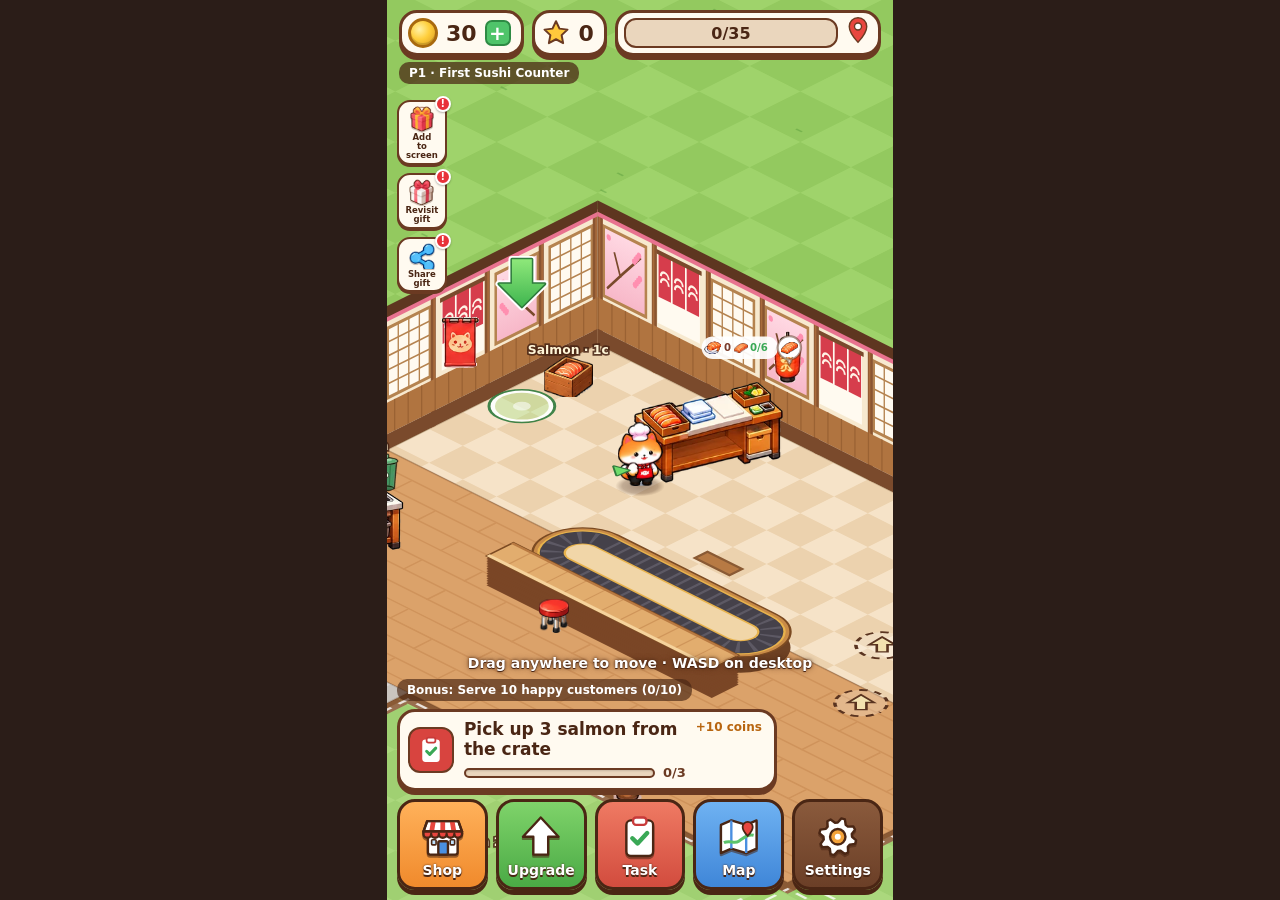
==== index.html @ a63fd869 "Unify web + TikTok native source; native build/test tooling; disable fake ads when no ad SDK Co-Auth" ====
<!doctype html>
<html lang="en">
<head>
<meta charset="utf-8">
<meta name="viewport" content="width=device-width, initial-scale=1, maximum-scale=1, user-scalable=no, viewport-fit=cover">
<meta name="apple-mobile-web-app-capable" content="yes">
<meta name="mobile-web-app-capable" content="yes">
<meta name="theme-color" content="#f7c9cf">
<title>Cat Sushi Conveyor Tycoon</title>
<link rel="icon" href="data:,">
<link rel="stylesheet" href="css/style.css">
</head>
<body>
<div id="app">
  <canvas id="game"></canvas>

  <!-- top HUD (Cat Pizza style: big pills) -->
  <div id="hud-top">
    <div class="hud-row">
      <div class="pill coins"><span class="coin-ico"></span><b id="coins">0</b><span class="plus">+</span></div>
      <div class="pill stars"><svg class="star-svg" viewBox="0 0 24 24"><path d="M12 2.6l2.8 5.9 6.4.8-4.7 4.4 1.2 6.4L12 17l-5.7 3.1 1.2-6.4L2.8 9.3l6.4-.8z"/></svg><b id="stars">0</b></div>
      <div class="pill prog"><div class="prog-track"><i id="phaseBar"></i><b id="phasePct">0/0</b></div><svg class="pin" viewBox="0 0 24 24"><path d="M12 1.5a7.5 7.5 0 0 0-7.5 7.5c0 5.6 7.5 13.5 7.5 13.5s7.5-7.9 7.5-13.5A7.5 7.5 0 0 0 12 1.5z"/><circle cx="12" cy="9" r="3" fill="#fff"/></svg></div>
    </div>
    <div class="hud-row sub">
      <span id="phaseName" class="phase-chip">Phase 1</span><small id="rating" class="rating"></small>
      <div class="pill boost hidden" id="boost"><span>x1.5</span><b id="boostT">0s</b></div>
    </div>
    <div id="rush" class="rush hidden"></div>
  </div>

  <div id="minis">
    <button id="mbAdd" class="mb"><img data-art="ico_add" alt=""><span>Add<br>to screen</span><em>!</em></button>
    <button id="mbRevisit" class="mb"><img data-art="ico_revisit" alt=""><span>Revisit<br>gift</span><em>!</em></button>
    <button id="mbShare" class="mb"><img data-art="ico_share" alt=""><span>Share<br>gift</span><em>!</em></button>
  </div>
  <div id="adSide"><div class="pill adrush hidden" id="adRush"><span>Meow Rush</span><b id="adRushT">0s</b></div><div id="adChips"></div></div>
  <div id="adDebug" class="hidden"></div>

  <div id="offarrow" class="offarrow hidden"></div>
  <div id="toasts"></div>

  <!-- joystick -->
  <div id="joy" class="joy hidden"><div class="knob"></div></div>

  <!-- bottom: hint + task card + nav -->
  <div id="hud-bottom">
    <div id="hint" class="hint-line">Drag anywhere to move · WASD on desktop</div>
    <div id="bonus" class="bonus-chip"></div>
    <div id="task" class="task-card">
      <span class="task-ico"><svg viewBox="0 0 24 24"><rect x="5" y="3.5" width="14" height="18" rx="2.5" fill="#fff"/><rect x="8.5" y="2" width="7" height="4" rx="1.5" fill="#fff" stroke="#c83a3a" stroke-width="1.4"/><path d="M8.5 13l2.5 2.5 4.8-5" fill="none" stroke="#3aa856" stroke-width="2.4" stroke-linecap="round" stroke-linejoin="round"/></svg></span>
      <div class="task-main">
        <div id="taskText" class="task-text">…</div>
        <div class="task-bot"><div class="bar"><i id="taskBar"></i></div><span id="taskCount"></span></div>
      </div>
      <span id="taskReward" class="reward"></span>
    </div>
    <nav id="nav">
      <button data-panel="shop" class="nb shop"><svg viewBox="0 0 32 32"><rect x="6" y="14" width="20" height="14" rx="1.5" fill="#fff" stroke="#4a2614" stroke-width="1.6" stroke-linejoin="round"/><rect x="13" y="19" width="6.5" height="9" rx="1" fill="#4a8fe0" stroke="#4a2614" stroke-width="1.6" stroke-linejoin="round"/><rect x="8.5" y="18" width="3" height="3.5" rx=".6" fill="#bfe3ff" stroke="#4a2614" stroke-width="1.1"/><rect x="21" y="18" width="3" height="3.5" rx=".6" fill="#bfe3ff" stroke="#4a2614" stroke-width="1.1"/><path d="M5.5 5.5h21l2.5 7h-26z" fill="#fff" stroke="#4a2614" stroke-width="1.6" stroke-linejoin="round"/><path d="M9.7 5.5l-1.2 7M16 5.5v7M22.3 5.5l1.2 7" stroke="#e8463e" stroke-width="3.2"/><path d="M5.5 5.5h21l2.5 7h-26z" fill="none" stroke="#4a2614" stroke-width="1.6" stroke-linejoin="round"/><path d="M3 12.5h26v1.6a2.6 2.6 0 0 1-5.2 0 2.6 2.6 0 0 1-5.2 0 2.6 2.6 0 0 1-5.2 0 2.6 2.6 0 0 1-5.2 0 2.6 2.6 0 0 1-5.2 0z" fill="#e8463e" stroke="#4a2614" stroke-width="1.6" stroke-linejoin="round"/></svg><span>Shop</span><em class="dot hidden" id="shopDot"></em></button>
      <button data-panel="upgrade" class="nb up"><svg viewBox="0 0 32 32"><path d="M16 3L4 16h7v12h10V16h7z" fill="#fff" stroke="#4a2614" stroke-width="1.6" stroke-linejoin="round"/></svg><span>Upgrade</span><em class="dot hidden" id="upDot"></em></button>
      <button data-panel="tasks" class="nb task"><svg viewBox="0 0 32 32"><rect x="7" y="5" width="18" height="24" rx="3" fill="#fff" stroke="#4a2614" stroke-width="1.6" stroke-linejoin="round"/><rect x="11.5" y="3" width="9" height="5" rx="2" fill="#fff" stroke="#c83a3a" stroke-width="1.6"/><path d="M11 17l3.5 3.5 6.5-7" fill="none" stroke="#3aa856" stroke-width="3" stroke-linecap="round" stroke-linejoin="round"/></svg><span>Task</span></button>
      <button data-panel="map" class="nb map"><svg viewBox="0 0 32 32"><path d="M4 8l7-3 10 3 7-3v19l-7 3-10-3-7 3z" fill="#fff" stroke="#4a2614" stroke-width="1.6" stroke-linejoin="round"/><path d="M11 5v19M21 8v19" stroke="#4a8fe0" stroke-width="1.6"/><path d="M6 20c4-2 7 1 10-1s6-5 10-4" fill="none" stroke="#5cc36a" stroke-width="2"/><path d="M22 6a3.4 3.4 0 0 0-3.4 3.4c0 2.5 3.4 6 3.4 6s3.4-3.5 3.4-6A3.4 3.4 0 0 0 22 6z" fill="#e8463e" stroke="#4a2614" stroke-width="1.2"/></svg><span>Map</span></button>
      <button data-panel="settings" class="nb set"><svg viewBox="0 0 32 32"><path d="M16.00 6.40 L18.46 3.64 L20.82 4.36 L21.33 8.02 L22.79 9.21 L26.48 9.00 L27.64 11.18 L25.42 14.13 L25.60 16.00 L28.36 18.46 L27.64 20.82 L23.98 21.33 L22.79 22.79 L23.00 26.48 L20.82 27.64 L17.87 25.42 L16.00 25.60 L13.54 28.36 L11.18 27.64 L10.67 23.98 L9.21 22.79 L5.52 23.00 L4.36 20.82 L6.58 17.87 L6.40 16.00 L3.64 13.54 L4.36 11.18 L8.02 10.67 L9.21 9.21 L9.00 5.52 L11.18 4.36 L14.13 6.58Z" fill="#fff" stroke="#4a2614" stroke-width="1.6" stroke-linejoin="round"/><circle cx="16" cy="16" r="5.2" fill="#f4a33a" stroke="#4a2614" stroke-width="1.6" stroke-linejoin="round"/><circle cx="16" cy="16" r="2" fill="#fff"/></svg><span>Settings</span></button>
    </nav>
  </div>

  <!-- panels -->
  <div id="sheet" class="sheet hidden">
    <div class="sheet-card">
      <header><h2 id="sheetTitle"></h2><button class="close" id="sheetClose" aria-label="Close">✕</button></header>
      <div id="sheetBody" class="sheet-body"></div>
    </div>
  </div>

  <!-- start / loading -->
  <div id="splash" class="splash">
    <img id="splashArt" class="splash-art" alt="">
    <div class="splash-foot">
      <div class="lbar"><i id="loadBar"></i></div>
      <p id="loadTxt" class="ltxt">Loading...</p>
      <div id="splashBtns" class="hidden">
        <button id="btnPlay" class="big">Play</button>
        <button id="btnNew" class="link hidden">Start new restaurant</button>
      </div>
    </div>
    <img id="splashCat" alt="" class="hidden">
  </div>

  <div id="modal" class="modal hidden"><div class="modal-card" id="modalCard"></div></div>
  <div id="minisPop" class="mpop hidden"></div>
  <div id="adMock" class="admock hidden"><div class="ad-frame"><span class="ad-tag">TEST</span><b class="ad-kind">Ad</b><p class="ad-count"></p><p class="ad-sub">TikTok ad will play here</p><button class="ad-close hidden">Close ✕</button><button class="ad-skip">✕</button></div></div>
</div>

<script src="js/uiart.js"></script>
<script src="js/manifest.js"></script>
<script src="js/config.js"></script>
<script src="js/nav.js"></script>
<script src="js/conveyor.js"></script>
<script src="js/game.js"></script>
<script src="js/bot.js"></script>
<script src="js/assets.js"></script>
<script src="js/render.js"></script>
<script src="js/audio.js"></script>
<script src="js/input.js"></script>
<script src="js/ui.js"></script>
<script src="js/ads.js"></script>
<script src="js/minis.js"></script>
<script src="js/main.js"></script>
</body>
</html>
---- css/style.css ----
:root{
  --font: ui-rounded, "SF Pro Rounded", "Nunito", "Varela Round", system-ui, -apple-system, "Segoe UI", sans-serif;
  --pink:#ff6f8e; --pink-d:#e2456a; --cream:#fff8ee; --brown:#6b3a22; --brown-l:#a8683f; --gold:#ffcf3d; --green:#4fc46a;
  --sat:env(safe-area-inset-top,0px); --sab:env(safe-area-inset-bottom,0px); --sal:env(safe-area-inset-left,0px); --sar:env(safe-area-inset-right,0px);
}
*{box-sizing:border-box;-webkit-tap-highlight-color:transparent;user-select:none;-webkit-user-select:none;-webkit-touch-callout:none}
html,body{margin:0;height:100%;background:#2b1d18;overflow:hidden;font-family:var(--font);color:var(--brown);overscroll-behavior:none;touch-action:none}
#app{position:relative;height:100%;width:100%;max-width:calc(100vh * 9 / 16);margin:0 auto;overflow:hidden;background:#3b2a22}
@supports (height:100dvh){#app{max-width:calc(100dvh * 9 / 16)}}
#game{position:absolute;inset:0;width:100%;height:100%;display:block;touch-action:none}
.hidden{display:none!important}

/* ---------- HUD ---------- */
#hud-top{position:absolute;left:0;right:0;top:0;padding:calc(var(--sat) + 6px) calc(var(--sar) + 8px) 0 calc(var(--sal) + 8px);pointer-events:none;display:flex;flex-direction:column;gap:5px}
.hud-row{display:flex;gap:6px;align-items:center}
.pill{display:flex;align-items:center;gap:5px;background:linear-gradient(#fffdf8,#ffeedd);border:2px solid #fff;border-radius:999px;padding:2px 10px 2px 3px;box-shadow:0 2px 0 rgba(107,58,34,.35),0 4px 10px rgba(0,0,0,.18);font-weight:800;font-size:15px;min-height:28px}
.pill b{font-variant-numeric:tabular-nums}
.pill small{font-size:10px;color:#c36b2b;font-weight:800;white-space:nowrap}
.coin-ico{width:20px;height:20px;border-radius:50%;background:radial-gradient(circle at 35% 35%,#fff2a8,#ffcf3d 45%,#d9971c);border:2px solid #b97a12;box-shadow:inset 0 -2px 0 rgba(0,0,0,.15)}
.star-ico{width:20px;height:20px;border-radius:50%;display:grid;place-items:center;background:#ffb02e;color:#fff;font-size:16px;line-height:1;border:2px solid #e48a00}
.pill.boost{background:linear-gradient(#ffe7b0,#ffc562);color:#7a3b00;padding:3px 10px;animation:pulse 1s infinite}
@keyframes pulse{50%{transform:scale(1.06)}}
.progress-card{flex:1;min-width:96px;background:rgba(255,248,238,.93);border:2px solid #fff;border-radius:12px;padding:2px 8px 4px;box-shadow:0 2px 0 rgba(107,58,34,.3)}
.prog-label{display:flex;justify-content:space-between;gap:4px;white-space:nowrap;overflow:hidden;font-size:10px;font-weight:800;color:var(--pink-d)}
.bar{height:7px;border-radius:9px;background:#f0d9c9;overflow:hidden;box-shadow:inset 0 1px 2px rgba(0,0,0,.15)}
.bar i{display:block;height:100%;width:0;background:linear-gradient(90deg,#ff8aa5,#ff5f7e);border-radius:9px;transition:width .35s}
.bar.small{height:7px;flex:1}
.bar.small i{background:linear-gradient(90deg,#7fe08c,#3fbf5e)}
.task-card{pointer-events:auto;background:linear-gradient(#ffffff,#fff3e8);border:2px solid #fff;border-radius:14px;padding:5px 9px;box-shadow:0 4px 0 rgba(226,69,106,.55),0 8px 16px rgba(0,0,0,.2);max-width:340px;transition:transform .2s}
.task-card.flash{animation:flash .7s}
@keyframes flash{30%{transform:scale(1.05);background:#d9ffd9}}
.task-top{display:flex;gap:7px;align-items:center;font-weight:800;font-size:13px;line-height:1.15}
.task-badge{background:var(--pink);color:#fff;font-size:10px;padding:3px 7px;border-radius:8px;letter-spacing:.5px;flex:none}
.task-bot{display:flex;gap:8px;align-items:center;margin-top:3px;font-size:11px;font-weight:800}
.reward{color:#c36b2b;white-space:nowrap}
.bonus-chip{align-self:flex-start;background:rgba(80,40,30,.55);color:#fff;font-size:10px;font-weight:700;border-radius:10px;padding:3px 8px}
.bonus-chip:empty{display:none}
.rush{align-self:center;background:linear-gradient(#ff8aa5,#e2456a);color:#fff;font-weight:900;border-radius:14px;padding:6px 14px;border:3px solid #fff;box-shadow:0 4px 12px rgba(0,0,0,.25);font-size:15px}

/* ---------- off-screen arrow ---------- */
.offarrow{position:absolute;width:38px;height:38px;margin:-19px 0 0 -19px;border-radius:50%;background:var(--pink);border:3px solid #fff;box-shadow:0 3px 8px rgba(0,0,0,.3);pointer-events:none;z-index:4}
.offarrow::after{content:"";position:absolute;left:50%;top:50%;border:8px solid transparent;border-left:13px solid #fff;transform:translate(-30%,-50%)}

/* ---------- toasts ---------- */
#toasts{position:absolute;left:0;right:0;bottom:calc(var(--sab) + 84px);display:flex;flex-direction:column;align-items:center;gap:8px;pointer-events:none;z-index:6}
.toast{background:linear-gradient(#fff,#fff2e6);border:2px solid #fff;color:var(--brown);padding:6px 12px;border-radius:14px;font-weight:900;font-size:13px;box-shadow:0 5px 0 rgba(226,69,106,.5),0 10px 20px rgba(0,0,0,.25);animation:toast 2.2s forwards;display:flex;align-items:center;gap:8px;max-width:86%}
.toast img{width:24px;height:24px;object-fit:contain}
.toast.gold{background:linear-gradient(#fff4c4,#ffd76a)}
@keyframes toast{0%{transform:translateY(16px) scale(.8);opacity:0}12%{transform:none;opacity:1}80%{opacity:1}100%{opacity:0;transform:translateY(-20px)}}

/* ---------- joystick ---------- */
.joy{position:absolute;width:120px;height:120px;margin:-60px 0 0 -60px;border-radius:50%;background:rgba(255,255,255,.22);border:3px solid rgba(255,255,255,.6);pointer-events:none;z-index:5}
.knob{position:absolute;left:50%;top:50%;width:54px;height:54px;margin:-27px 0 0 -27px;border-radius:50%;background:radial-gradient(circle at 40% 35%,#fff,#ffd2dc);border:3px solid #fff;box-shadow:0 4px 10px rgba(0,0,0,.25)}

/* ---------- bottom nav ---------- */
#nav{position:absolute;left:8px;right:8px;bottom:calc(var(--sab) + 6px);display:flex;justify-content:space-between;gap:4px;background:rgba(255,248,238,.92);border:2px solid #fff;border-radius:18px;padding:4px;box-shadow:0 4px 0 rgba(107,58,34,.35),0 10px 20px rgba(0,0,0,.25);z-index:3}
#nav button{position:relative;flex:1;border:0;background:linear-gradient(#ffe0e7,#ffc4d1);border-radius:14px;padding:3px 0 3px;display:flex;flex-direction:column;align-items:center;gap:0;font:800 10px var(--font);color:var(--pink-d);box-shadow:inset 0 -3px 0 rgba(226,69,106,.25);cursor:pointer;min-height:44px}
#nav button:active{transform:translateY(2px)}
.ico{width:24px;height:24px;background-size:contain;background-repeat:no-repeat;background-position:center}
.dot{position:absolute;top:3px;right:8px;width:12px;height:12px;border-radius:50%;background:#ff3b3b;border:2px solid #fff}

/* ---------- sheets ---------- */
.sheet{position:absolute;inset:0;background:rgba(40,20,15,.45);z-index:10;display:flex;align-items:flex-end}
.sheet-card{width:100%;max-height:78%;background:var(--cream);border-radius:24px 24px 0 0;border-top:4px solid #fff;display:flex;flex-direction:column;padding-bottom:var(--sab);animation:up .22s ease-out}
@keyframes up{from{transform:translateY(40px);opacity:.4}}
.sheet header{display:flex;align-items:center;justify-content:space-between;padding:12px 16px 8px}
.sheet h2{margin:0;font-size:20px;color:var(--pink-d)}
.close{border:0;background:#ffd6de;color:var(--pink-d);font-weight:900;font-size:16px;width:36px;height:36px;border-radius:50%;cursor:pointer}
.sheet-body{overflow:auto;padding:4px 12px 16px;-webkit-overflow-scrolling:touch;touch-action:pan-y}
.row{display:flex;align-items:center;gap:10px;background:#fff;border-radius:16px;padding:8px 10px;margin-bottom:8px;box-shadow:0 2px 0 rgba(107,58,34,.15)}
.row img{width:44px;height:44px;object-fit:contain;flex:none}
.row .meta{flex:1;min-width:0}
.row .meta b{display:block;font-size:14px}
.row .meta small{display:block;color:#a8683f;font-size:11px;font-weight:700}
.row.done{opacity:.55}
.row.current{outline:3px solid var(--pink)}
.btn{border:0;border-radius:12px;padding:8px 12px;font:900 13px var(--font);color:#fff;background:linear-gradient(#6fdc7f,#3fbf5e);box-shadow:0 3px 0 #2e9447;cursor:pointer;white-space:nowrap;min-width:72px}
.btn.gray{background:#d8cfc7;box-shadow:0 3px 0 #b3a89e;color:#7c6b5e}
.btn.pink{background:linear-gradient(#ff8aa5,#ff5f7e);box-shadow:0 3px 0 #d23f62}
.btn:disabled{filter:grayscale(.7);opacity:.7}
.pips{display:flex;gap:3px;margin-top:3px}.pips i{width:14px;height:6px;border-radius:3px;background:#f0d9c9}.pips i.on{background:#ffb02e}
.sec{font-size:12px;font-weight:900;color:var(--pink-d);margin:10px 4px 6px;letter-spacing:.4px;text-transform:uppercase}
.toggle{display:flex;justify-content:space-between;align-items:center}
#mapCanvas{width:100%;border-radius:16px;background:#3b2a22;display:block}

/* ---------- splash / modal ---------- */
.splash{position:absolute;inset:0;z-index:20;display:grid;place-items:center;background:radial-gradient(circle at 50% 30%,#ffe3ea,#f7b9c6 60%,#e9899f)}
.splash-card{text-align:center;padding:20px;width:86%}
.splash-card img{width:150px;height:150px;object-fit:contain;filter:drop-shadow(0 8px 10px rgba(0,0,0,.2))}
.splash h1{margin:6px 0 16px;font-size:34px;line-height:1;color:#fff;text-shadow:0 3px 0 var(--pink-d),0 6px 14px rgba(0,0,0,.2)}
.splash h1 span{font-size:24px}
.bar.load{height:14px;border:3px solid #fff;margin:0 auto 16px;max-width:240px}
.big{border:0;border-radius:20px;padding:14px 46px;font:900 22px var(--font);color:#fff;background:linear-gradient(#6fdc7f,#3fbf5e);box-shadow:0 5px 0 #2e9447,0 10px 20px rgba(0,0,0,.2);cursor:pointer}
.link{display:block;margin:14px auto 0;border:0;background:none;font:800 14px var(--font);color:#fff;text-decoration:underline;cursor:pointer}
.hint{color:#fff;font-weight:700;font-size:13px;opacity:.9}
.modal{position:absolute;inset:0;z-index:15;background:rgba(40,20,15,.55);display:grid;place-items:center}
.modal-card{width:84%;background:var(--cream);border:4px solid #fff;border-radius:24px;padding:20px;text-align:center;box-shadow:0 10px 30px rgba(0,0,0,.35);animation:pop .3s}
@keyframes pop{from{transform:scale(.8);opacity:0}}
.modal-card h2{margin:4px 0 8px;color:var(--pink-d);font-size:24px}
.modal-card p{font-weight:700;margin:6px 0 14px}
.modal-card img{width:120px;height:120px;object-fit:contain}

/* ================= v4 HUD — Cat Pizza Tycoon style (big, clear) ================= */
#hud-top{gap:6px;padding:calc(var(--sat) + 10px) calc(var(--sar) + 12px) 0 calc(var(--sal) + 12px)}
.hud-row{gap:8px}
.pill{background:#fffaf0;border:3px solid #6b3a22;border-radius:18px;box-shadow:0 4px 0 #6b3a22;padding:4px 10px 4px 6px;min-height:46px;font:900 22px var(--font);color:#4a2614;gap:8px}
.pill b{font-weight:900}
.coins{min-width:118px}
.coin-ico{width:30px;height:30px;border-width:3px;border-color:#a8690e;flex:none}
.plus{margin-left:auto;width:26px;height:26px;border-radius:7px;background:#4fc46a;border:2px solid #2e8a44;color:#fff;font:900 20px/20px var(--font);display:grid;place-items:center}
.star-svg{width:30px;height:30px;fill:#ffc93c;stroke:#6b3a22;stroke-width:1.6;stroke-linejoin:round;flex:none}
.pill.prog{flex:1;min-width:0;padding:4px 6px}
.prog-track{position:relative;flex:1;height:30px;border-radius:12px;background:#ead6bd;border:2.5px solid #6b3a22;overflow:hidden;display:grid;place-items:center}
.prog-track i{position:absolute;left:0;top:0;bottom:0;width:0;background:linear-gradient(#8ee07a,#4fbf5a);transition:width .4s}
.prog-track b{position:relative;font:900 16px var(--font);color:#4a2614}
.pin{width:28px;height:34px;fill:#e8463e;stroke:#6b3a22;stroke-width:1.2;flex:none;margin:-6px 0 0 -2px}
.hud-row.sub{align-items:center}
.phase-chip{background:rgba(74,38,20,.72);color:#fff;font:800 12px var(--font);padding:4px 10px;border-radius:10px}
.rating{color:#fff;font:800 12px var(--font);text-shadow:0 1px 2px #4a2614}
.pill.boost{min-height:34px;font-size:16px;border-width:2.5px;box-shadow:0 3px 0 #6b3a22}

#hud-bottom{position:absolute;left:0;right:0;bottom:0;padding:0 calc(var(--sar) + 10px) calc(var(--sab) + 10px) calc(var(--sal) + 10px);display:flex;flex-direction:column;gap:8px;pointer-events:none;z-index:3}
.hint-line{align-self:center;color:#fff;font:800 14px var(--font);text-shadow:0 1px 0 #4a2614,0 0 3px #4a2614,0 0 6px rgba(74,38,20,.6);transition:opacity .6s}
.hint-line.gone{opacity:0}
.bonus-chip{align-self:flex-start;font-size:12px;padding:4px 10px;border-radius:10px;background:rgba(74,38,20,.66)}
.task-card{position:static;pointer-events:auto;align-self:flex-start;max-width:min(92%,380px);display:flex;align-items:center;gap:10px;background:#fffaf0;border:3px solid #6b3a22;border-radius:18px;box-shadow:0 4px 0 #6b3a22;padding:8px 12px 8px 8px}
.task-ico{width:46px;height:46px;border-radius:12px;background:#d8443f;border:2.5px solid #6b3a22;display:grid;place-items:center;flex:none}
.task-ico svg{width:30px;height:30px}
.task-main{min-width:0;flex:1}
.task-text{font:900 17px/1.15 var(--font);color:#4a2614}
.task-bot{display:flex;align-items:center;gap:8px;margin-top:6px}
.task-bot .bar{flex:1;height:10px;background:#ead6bd;border:2px solid #6b3a22;border-radius:8px}
.task-bot .bar i{background:linear-gradient(#8ee07a,#4fbf5a)}
#taskCount{font:900 13px var(--font);color:#6b3a22;white-space:nowrap}
.reward{align-self:flex-start;font:900 12px var(--font);color:#b8650f;white-space:nowrap}
.task-card.flash{animation:flash .7s}

#nav{position:static;display:grid;grid-template-columns:repeat(5,1fr);gap:8px;background:none;border:0;box-shadow:none;padding:0}
#nav .nb{position:relative;aspect-ratio:1/1;min-height:0;border:3px solid #4a2614;border-radius:18px;box-shadow:0 5px 0 #4a2614;padding:4px 0 2px;display:flex;flex-direction:column;align-items:center;justify-content:center;gap:2px;font:900 14px var(--font);color:#fff;text-shadow:0 1.5px 0 #4a2614,0 0 2px #4a2614;pointer-events:auto}
#nav .nb svg{width:56%;height:auto;filter:drop-shadow(0 2px 0 rgba(74,38,20,.55))}
#nav .nb:active{transform:translateY(3px);box-shadow:0 2px 0 #4a2614}
#nav .shop{background:linear-gradient(#ffb15a,#f08a2c)}
#nav .up{background:linear-gradient(#7fd36a,#4aaa45)}
#nav .task{background:linear-gradient(#ef7a63,#d24c3e)}
#nav .map{background:linear-gradient(#6fb2f2,#3f86d8)}
#nav .set{background:linear-gradient(#8a5a3c,#6b3f27)}
.dot{top:-6px;right:-6px;width:18px;height:18px;border:3px solid #fff}
#toasts{bottom:calc(var(--sab) + 210px)}
.offarrow{width:46px;height:46px;margin:-23px 0 0 -23px;background:#4fc46a;border:3px solid #fff;box-shadow:0 0 0 3px #2e7a3c,0 4px 8px rgba(0,0,0,.3)}

/* ================= loading screen (v36) ================= */
.splash{display:block;background:#f6d9a8;overflow:hidden}
.splash-art{position:absolute;inset:0;width:100%;height:100%;object-fit:cover;object-position:50% 0}
.splash-foot{position:absolute;left:0;right:0;bottom:calc(var(--sab) + 7%);display:flex;flex-direction:column;align-items:center;gap:8px;padding:0 10%}
.lbar{width:100%;height:30px;border-radius:16px;background:#5a2f1c;border:4px solid #fff3dc;box-shadow:0 0 0 3px #6b3a22,0 6px 14px rgba(0,0,0,.35);overflow:hidden;position:relative}
.lbar i{position:absolute;left:0;top:0;bottom:0;width:0;border-radius:12px;background:repeating-linear-gradient(-45deg,#ffc928 0 12px,#ffb300 12px 24px);box-shadow:inset 0 4px 0 rgba(255,255,255,.45),inset 0 -3px 0 rgba(180,90,0,.35);animation:lbarmove 1s linear infinite;background-size:34px 34px}
@keyframes lbarmove{to{background-position:34px 0}}
.ltxt{margin:0;font:900 22px var(--font);color:#fff;text-shadow:0 0 0 #4a2614,2px 2px 0 #4a2614,-2px 2px 0 #4a2614,2px -2px 0 #4a2614,-2px -2px 0 #4a2614,0 4px 6px rgba(0,0,0,.35)}
#splashBtns{display:flex;flex-direction:column;align-items:center;gap:6px;width:100%}
#splashBtns .big{width:72%;font-size:24px}
#splashBtns .link{color:#fff;text-shadow:0 1px 2px #4a2614}

/* ================= Minis side buttons ================= */
#minis{position:absolute;left:calc(var(--sal) + 10px);top:calc(var(--sat) + 104px);display:flex;flex-direction:column;gap:10px;z-index:3}
.mb{position:relative;width:64px;padding:6px 2px 5px;border:3px solid #6b3a22;border-radius:16px;background:#fffaf0;box-shadow:0 3px 0 #6b3a22;display:flex;flex-direction:column;align-items:center;gap:1px;font:900 10.5px/1.05 var(--font);color:#4a2614;cursor:pointer}
.mb img{width:36px;height:36px;object-fit:contain;filter:drop-shadow(0 1px 0 rgba(74,38,20,.3))}
.mb em{position:absolute;top:-8px;right:-8px;width:20px;height:20px;border-radius:50%;background:#e8323a;border:2.5px solid #fff;color:#fff;font:900 12px/15px var(--font);text-align:center;font-style:normal;box-shadow:0 1px 2px rgba(0,0,0,.3)}
.mb:active{transform:translateY(2px);box-shadow:0 1px 0 #6b3a22}

/* ================= rewarded-ad chips (right side) ================= */
#adSide{position:absolute;right:calc(var(--sar) + 10px);top:calc(var(--sat) + 104px);display:flex;flex-direction:column;align-items:flex-end;gap:8px;z-index:3;pointer-events:none}
#adChips{display:flex;flex-direction:column;align-items:flex-end;gap:8px}
.ad-chip{position:relative;overflow:hidden;pointer-events:auto;display:flex;align-items:center;gap:6px;max-width:170px;padding:5px 10px 7px 6px;border:3px solid #6b3a22;border-radius:16px;background:linear-gradient(#fff6c8,#ffd658);box-shadow:0 3px 0 #6b3a22;font:900 13px/1.1 var(--font);color:#4a2614;cursor:pointer;animation:chipIn .35s ease-out,chipPulse 1.6s 0.4s ease-in-out infinite}
.ad-chip img{width:26px;height:26px;object-fit:contain}
.ad-chip .play,.mp-btn .play{display:inline-grid;place-items:center;width:20px;height:20px;border-radius:50%;background:#3fbf5e;color:#fff;font-size:10px;border:2px solid #2e7a3c;flex:none}
.ad-chip i{position:absolute;left:0;bottom:0;height:4px;width:100%;background:#e8463e;transform-origin:left;animation:chipLife linear forwards}
@keyframes chipIn{from{transform:translateX(120%)}to{transform:none}}
@keyframes chipPulse{50%{transform:scale(1.05)}}
@keyframes chipLife{to{transform:scaleX(0)}}
.pill.adrush{min-height:32px;font-size:14px;border-width:2.5px;box-shadow:0 3px 0 #6b3a22;background:linear-gradient(#ffe0ea,#ff9fb7);padding:3px 10px}
#adDebug{position:absolute;left:8px;right:8px;top:calc(var(--sat) + 76px);z-index:9;background:rgba(0,0,0,.7);color:#7dff9a;font:700 11px monospace;padding:4px 6px;border-radius:6px;pointer-events:none}

/* ================= Minis popups (Cat Pizza style) ================= */
.mpop{position:absolute;inset:0;z-index:16;background:rgba(40,20,15,.6);display:grid;place-items:center}
.mp-card{position:relative;width:86%;max-width:380px;background:#fff8ee;border:4px solid #6b3a22;border-radius:24px;box-shadow:0 6px 0 #6b3a22,0 14px 30px rgba(0,0,0,.4);animation:pop .3s}
.mp-head{position:relative;height:62px;border-radius:19px 19px 0 0;background:linear-gradient(#ff9fb0,#f2788f);border-bottom:3px solid #c95a72;display:flex;align-items:center;padding-left:84px}
.mp-head h2{margin:0;font:900 25px var(--font);color:#fff;text-shadow:2px 2px 0 #7a2a3a,-2px 2px 0 #7a2a3a,2px -2px 0 #7a2a3a,-2px -2px 0 #7a2a3a,0 4px 0 #7a2a3a;white-space:nowrap}
.mp-hdr{position:absolute;left:-6px;top:-22px;width:82px;height:82px;object-fit:contain;filter:drop-shadow(0 3px 0 rgba(74,38,20,.35))}
.mp-x{position:absolute;right:-14px;top:-16px;width:44px;height:44px;border-radius:50%;background:radial-gradient(circle at 40% 35%,#ff6b6b,#d8262f);border:3px solid #fff;box-shadow:0 0 0 3px #6b3a22,0 3px 0 3px #6b3a22;color:#fff;font:900 20px var(--font);cursor:pointer}
.mp-body{padding:12px 14px 16px;display:flex;flex-direction:column;align-items:center;gap:8px}
.mp-step{align-self:stretch;display:flex;align-items:center;gap:10px;font:900 15px/1.15 var(--font);color:#4a2614}
.mp-step .n{width:30px;height:30px;border-radius:50%;background:#ef5a78;border:3px solid #fff;box-shadow:0 0 0 2px #c94461;color:#fff;display:grid;place-items:center;font-size:16px;flex:none}
.mp-strip{width:100%;border-radius:14px;border:2px solid #e9d7bd}
.mp-coins,.mp-art{position:relative;width:100%;border-radius:14px;overflow:hidden;border:2px solid #f0d58a}
.mp-coins img,.mp-art img{display:block;width:100%}
.mp-coins .amt,.mp-art .amt{position:absolute;bottom:4%;font:900 34px var(--font);color:#fff;text-shadow:3px 3px 0 #5a2c14,-3px 3px 0 #5a2c14,3px -3px 0 #5a2c14,-3px -3px 0 #5a2c14,0 5px 0 #5a2c14}
.mp-coins .amt{left:50%;transform:translateX(-50%)}
.mp-art .amt{right:6%}
.mp-coins.mpc-lg .amt{font-size:40px}
.mp-cap{margin:2px 0;font:900 17px/1.25 var(--font);color:#4a2614;text-align:center}
.mp-note{margin:0;font:800 12px var(--font);color:#a8683f;text-align:center}
.mp-star{margin:0;font:900 13px var(--font);color:#b8650f}
.mp-btn{width:78%;min-height:52px;border-radius:18px;border:3px solid #4a2614;font:900 24px var(--font);color:#fff;display:flex;align-items:center;justify-content:center;gap:10px;cursor:pointer;text-shadow:0 2px 0 rgba(74,38,20,.6)}
.mp-btn svg{width:28px;height:28px}
.mp-btn.green{background:linear-gradient(#8ee36a,#3fae3c);box-shadow:inset 0 4px 0 rgba(255,255,255,.35),0 5px 0 #2a6e27}
.mp-btn.yellow{background:linear-gradient(#ffe46a,#ffbb1c);box-shadow:inset 0 4px 0 rgba(255,255,255,.4),0 5px 0 #b4740c;color:#4a2614;text-shadow:none;font-size:20px}
.mp-btn.off{background:#d9cbb8;box-shadow:0 4px 0 #a99a86;color:#fff8ee;text-shadow:none}
.mp-link{background:none;border:0;font:800 14px var(--font);color:#a8683f;cursor:pointer}
.mp-side{width:100%;display:flex;align-items:center;gap:12px;padding:10px;border-radius:14px;background:linear-gradient(#1f4f9a,#123672);color:#fff;font:800 13px/1.3 var(--font)}
.mp-side p{margin:0}
.mp-side .ph{width:120px;flex:none;background:#fff;border-radius:12px;padding:6px;color:#333;font:800 10px var(--font);display:flex;flex-direction:column;gap:4px}
.mp-side .tab{align-self:flex-start;background:#fe2c55;color:#fff;border-radius:6px;padding:1px 6px}
.mp-side .tile{display:flex;align-items:center;gap:6px;background:#f2f2f2;border-radius:8px;padding:4px;box-shadow:0 0 0 2px #ffcf3d}
.mp-side .tile img{width:30px;height:30px;border-radius:8px}

/* ================= test-ad overlay (shown only outside TikTok) ================= */
.admock{position:absolute;inset:0;z-index:30;background:#111;display:grid;place-items:center}
.ad-frame{position:relative;width:80%;aspect-ratio:9/14;border:2px dashed #555;border-radius:12px;display:flex;flex-direction:column;align-items:center;justify-content:center;gap:10px;color:#eee;font:800 16px var(--font)}
.ad-tag{position:absolute;left:10px;top:10px;background:#ffcf3d;color:#222;border-radius:4px;padding:1px 6px;font-size:11px}
.ad-kind{font-size:26px}
.ad-count{margin:0;font-size:18px;color:#7dff9a}
.ad-sub{margin:0;font-size:12px;color:#888}
.ad-close{background:#3fbf5e;border:0;border-radius:12px;color:#fff;font:900 18px var(--font);padding:10px 22px}
.ad-skip{position:absolute;right:8px;top:8px;width:30px;height:30px;border-radius:50%;border:0;background:#333;color:#aaa;font-size:14px}
#hud-top .plus{pointer-events:auto;cursor:pointer}
.mp-head h2{font-size:22px;padding-right:30px}
/* v37: compact side buttons, clean reward badges, compact Meow Rush chip */
#minis{gap:8px;top:calc(var(--sat) + 100px)}
.mb{width:50px;padding:4px 1px 3px;border-width:2.5px;border-radius:13px;font-size:8.5px;box-shadow:0 2px 0 #6b3a22}
.mb img{width:26px;height:26px}
.mb em{width:16px;height:16px;top:-6px;right:-6px;font-size:10px;line-height:12px;border-width:2px}
.mp-coins .amt,.mp-art .amt{display:flex;align-items:center;gap:6px;bottom:6%;padding:3px 14px 3px 6px;border-radius:999px;background:linear-gradient(#8a4a24,#5a2c14);border:3px solid #ffd658;box-shadow:0 3px 0 #3a1a0a;font-size:26px;text-shadow:0 2px 0 #3a1a0a}
.mp-coins.mpc-lg .amt{font-size:30px}
.amt .cn{width:24px;height:24px;border-radius:50%;background:radial-gradient(circle at 40% 35%,#fff3a0,#ffc928 55%,#d88a0a);border:2px solid #8a4a0a;flex:none}
.mp-art .amt{right:4%;bottom:5%}
.ad-chip{max-width:150px;padding:4px 8px 6px 5px;border-width:2.5px;border-radius:13px;font-size:12px;gap:5px}
.ad-chip img{width:22px;height:22px}
.ad-chip .play{width:17px;height:17px;font-size:8px}
.ad-chip.two b{display:flex;flex-direction:column;text-align:left}
.ad-chip.two small{font:800 9.5px/1.15 var(--font);color:#7a4a1a;margin-top:1px}
.ad-chip .tico{width:22px;height:22px;border-radius:6px;background:#d8443f;border:2px solid #6b3a22;display:grid;place-items:center;flex:none}
.ad-chip .tico svg{width:16px;height:16px}
#hud-top .plus.adready{position:relative;animation:chipPulse 1.2s ease-in-out infinite}
#hud-top .plus.adready::after{content:'▶';position:absolute;right:-7px;top:-7px;width:15px;height:15px;border-radius:50%;background:#ffcf3d;border:2px solid #6b3a22;color:#6b3a22;font:900 7px/11px var(--font);text-align:center}
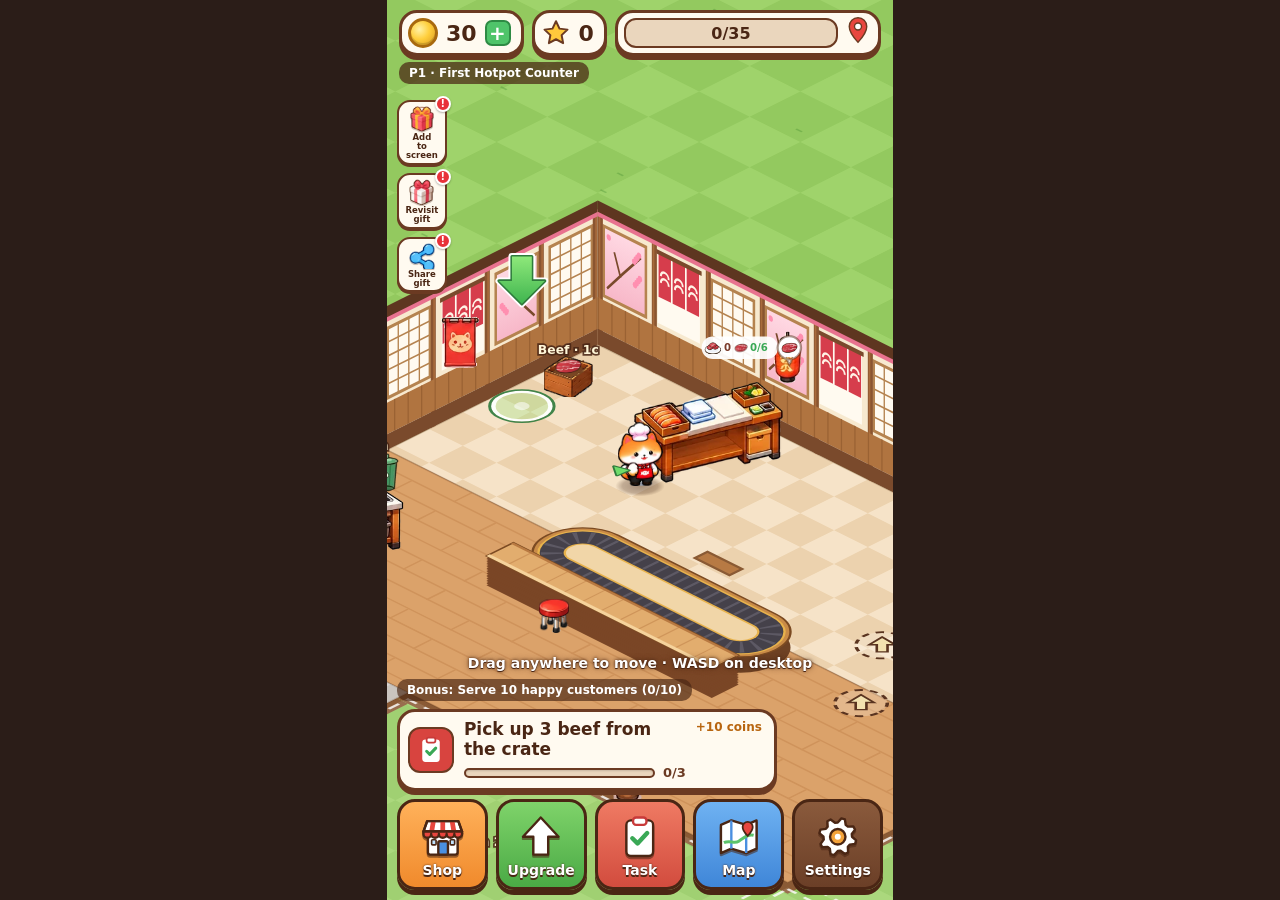
==== commit ef2bafbb: "Hotpot trial reskin: code-drawn hotpot food, menu and texts Same logic and cat characters as Meow Su" ====
--- a/index.html
+++ b/index.html
@@ -6,7 +6,7 @@
 <meta name="apple-mobile-web-app-capable" content="yes">
 <meta name="mobile-web-app-capable" content="yes">
 <meta name="theme-color" content="#f7c9cf">
-<title>Cat Sushi Conveyor Tycoon</title>
+<title>Meow Hotpot Conveyor</title>
 <link rel="icon" href="data:,">
 <link rel="stylesheet" href="css/style.css">
 </head>
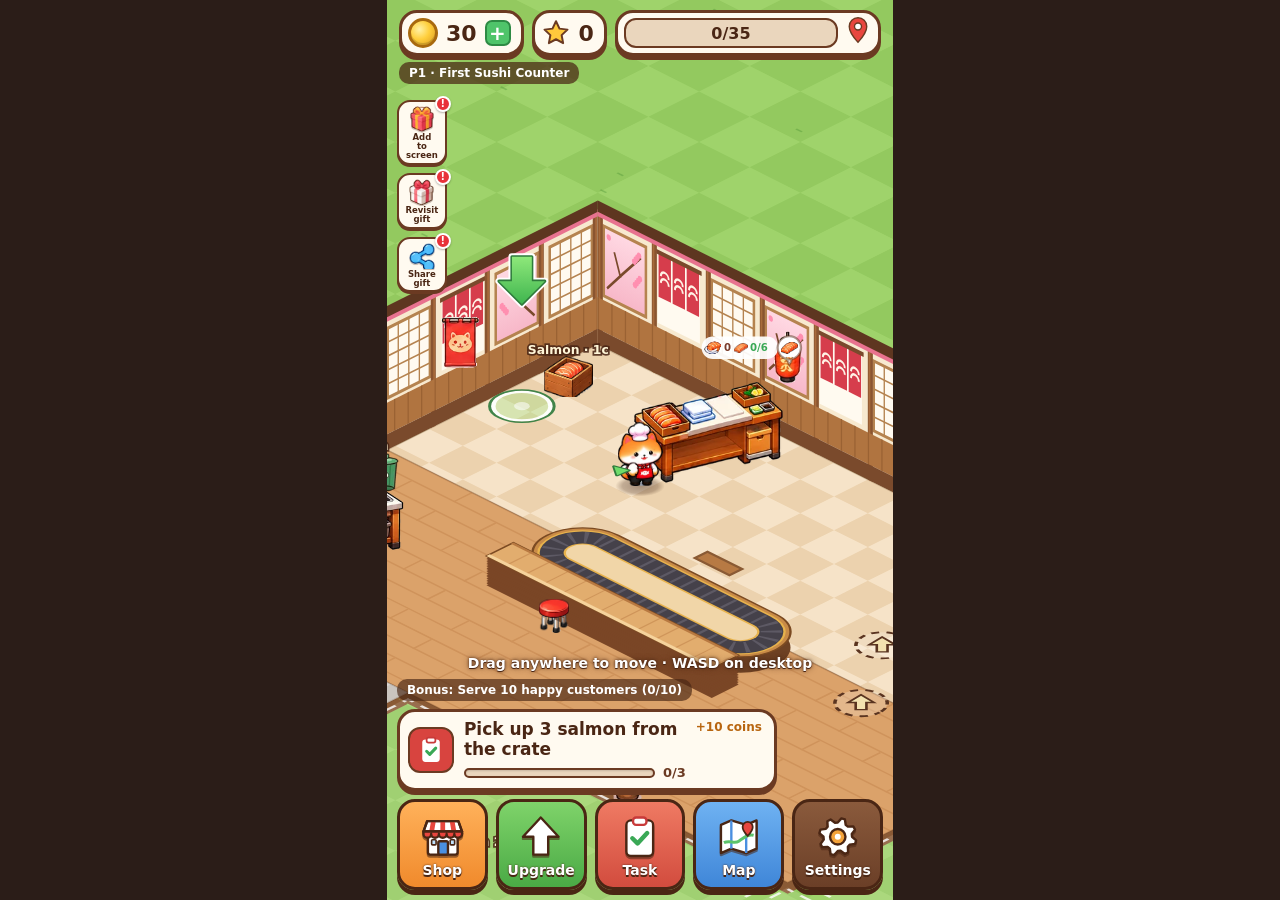
==== commit 195dc260: "Import Meow Sushi Conveyor source (web + TikTok native) Co-Authored-By: Claude Opus 5.5 <noreply@ant" ====
--- a/index.html
+++ b/index.html
@@ -6,7 +6,7 @@
 <meta name="apple-mobile-web-app-capable" content="yes">
 <meta name="mobile-web-app-capable" content="yes">
 <meta name="theme-color" content="#f7c9cf">
-<title>Meow Hotpot Conveyor</title>
+<title>Cat Sushi Conveyor Tycoon</title>
 <link rel="icon" href="data:,">
 <link rel="stylesheet" href="css/style.css">
 </head>
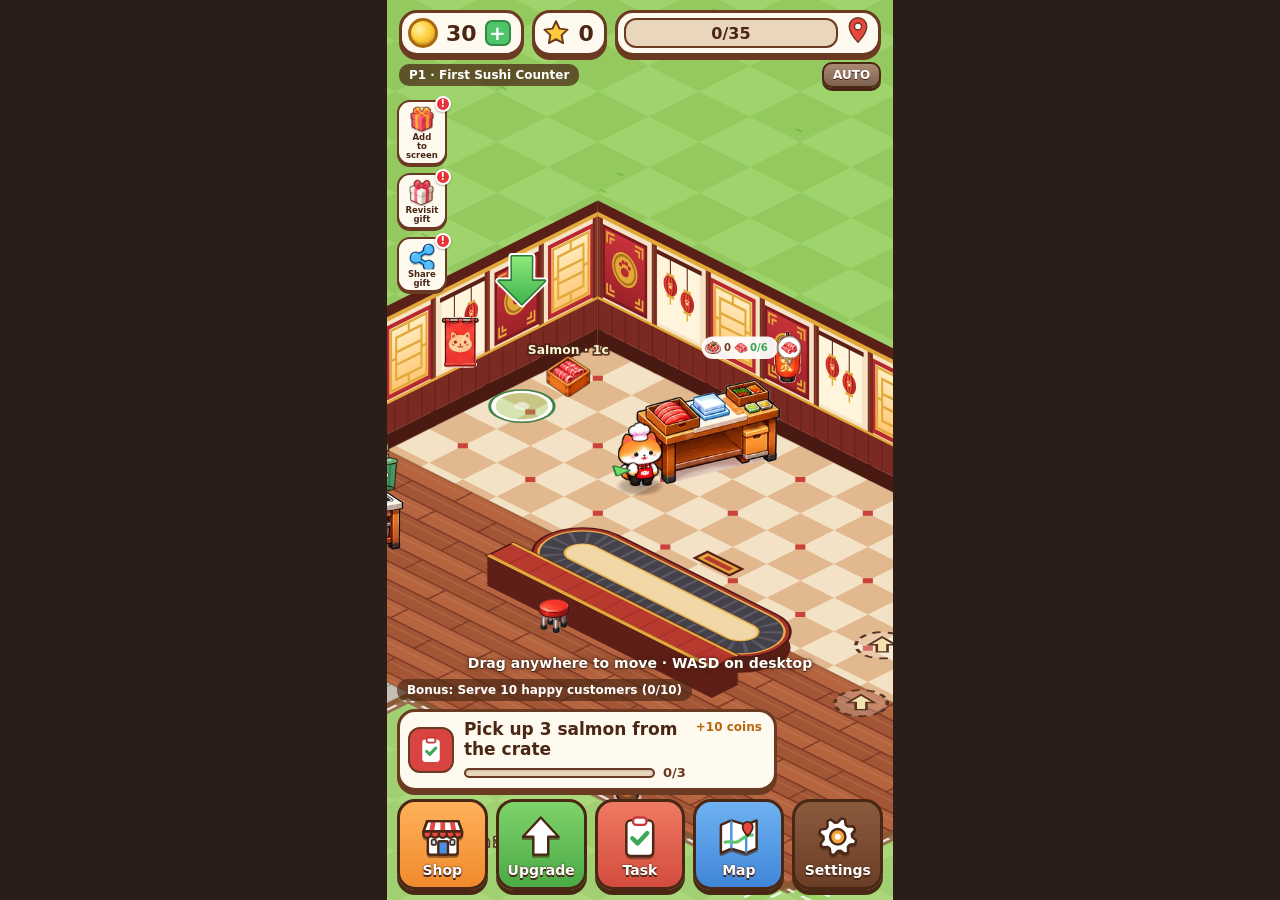
==== commit d96cebb3: "Hotpot: fix chef animation, AUTO x1/x2/x3, Chinese-style floors and counters - Chef overlays (beef/s" ====
--- a/index.html
+++ b/index.html
@@ -6,7 +6,7 @@
 <meta name="apple-mobile-web-app-capable" content="yes">
 <meta name="mobile-web-app-capable" content="yes">
 <meta name="theme-color" content="#f7c9cf">
-<title>Cat Sushi Conveyor Tycoon</title>
+<title>Meow Hotpot Conveyor</title>
 <link rel="icon" href="data:,">
 <link rel="stylesheet" href="css/style.css">
 </head>
@@ -24,6 +24,7 @@
     <div class="hud-row sub">
       <span id="phaseName" class="phase-chip">Phase 1</span><small id="rating" class="rating"></small>
       <div class="pill boost hidden" id="boost"><span>x1.5</span><b id="boostT">0s</b></div>
+      <div class="auto-ctl"><button id="autoBtn" class="autob" aria-pressed="false">AUTO</button><button id="spdBtn" class="autob spd hidden" aria-label="Game speed">x1</button></div>
     </div>
     <div id="rush" class="rush hidden"></div>
   </div>
--- a/css/style.css
+++ b/css/style.css
@@ -242,3 +242,10 @@
 .ad-chip .tico svg{width:16px;height:16px}
 #hud-top .plus.adready{position:relative;animation:chipPulse 1.2s ease-in-out infinite}
 #hud-top .plus.adready::after{content:'▶';position:absolute;right:-7px;top:-7px;width:15px;height:15px;border-radius:50%;background:#ffcf3d;border:2px solid #6b3a22;color:#6b3a22;font:900 7px/11px var(--font);text-align:center}
+
+/* auto play + speed (HUD, right of the phase chip) */
+.auto-ctl{margin-left:auto;display:flex;gap:6px;pointer-events:auto}
+.autob{font:900 12px var(--font);color:#fff;background:linear-gradient(#a98a74,#7d6250);border:2.5px solid #4a2614;border-radius:10px;padding:4px 9px;box-shadow:0 3px 0 #4a2614;text-shadow:0 1px 0 #4a2614;cursor:pointer}
+.autob:active{transform:translateY(2px);box-shadow:0 1px 0 #4a2614}
+.autob.on{background:linear-gradient(#ff8a5c,#d8432f)}
+.autob.spd{background:linear-gradient(#ffd45a,#f0a020);color:#4a2614;text-shadow:none;min-width:36px}
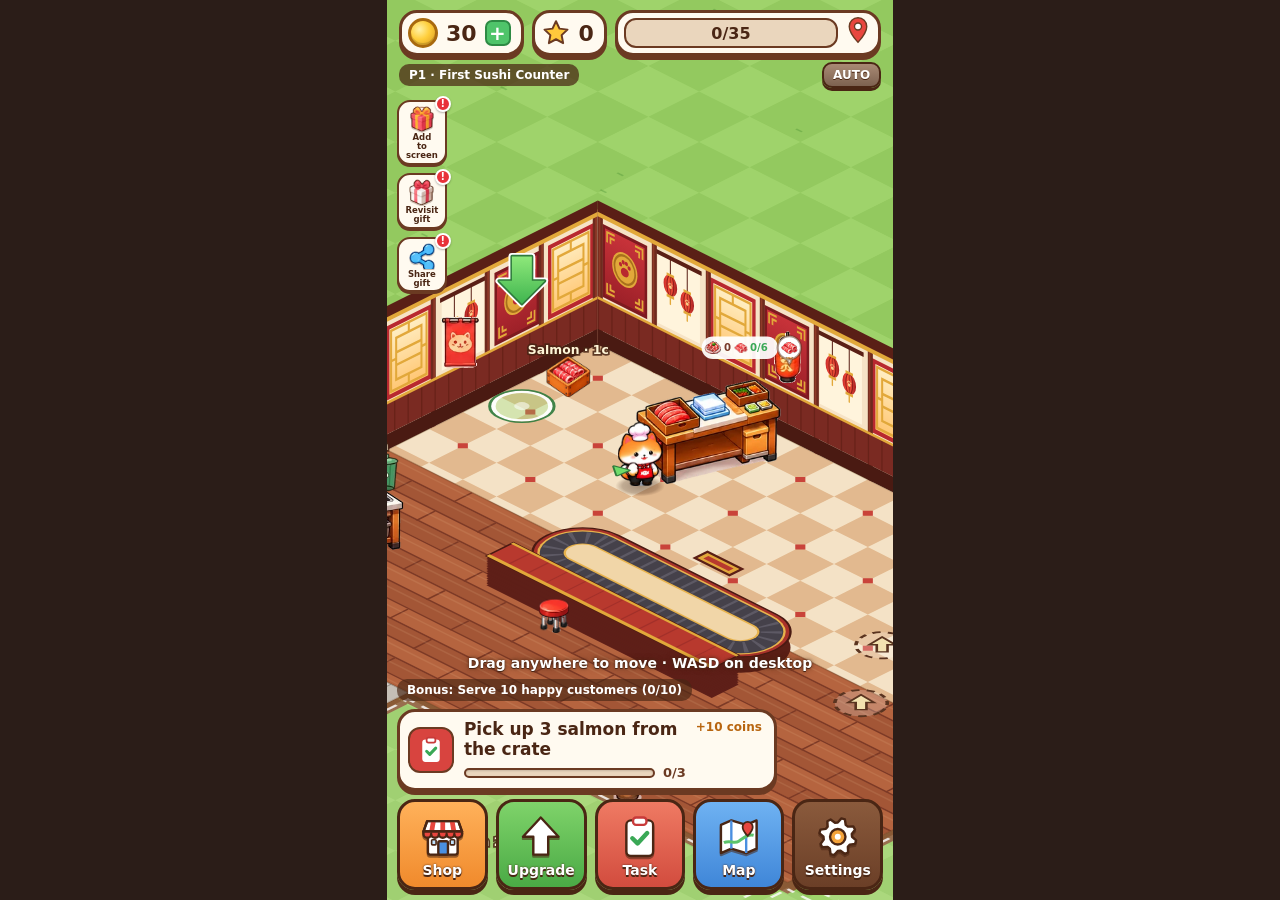
==== commit 85d85b2a: "Fix: create the AUTO / speed buttons from ui.js Web-platform builds use their own index.html without" ====
--- a/index.html
+++ b/index.html
@@ -24,7 +24,6 @@
     <div class="hud-row sub">
       <span id="phaseName" class="phase-chip">Phase 1</span><small id="rating" class="rating"></small>
       <div class="pill boost hidden" id="boost"><span>x1.5</span><b id="boostT">0s</b></div>
-      <div class="auto-ctl"><button id="autoBtn" class="autob" aria-pressed="false">AUTO</button><button id="spdBtn" class="autob spd hidden" aria-label="Game speed">x1</button></div>
     </div>
     <div id="rush" class="rush hidden"></div>
   </div>
